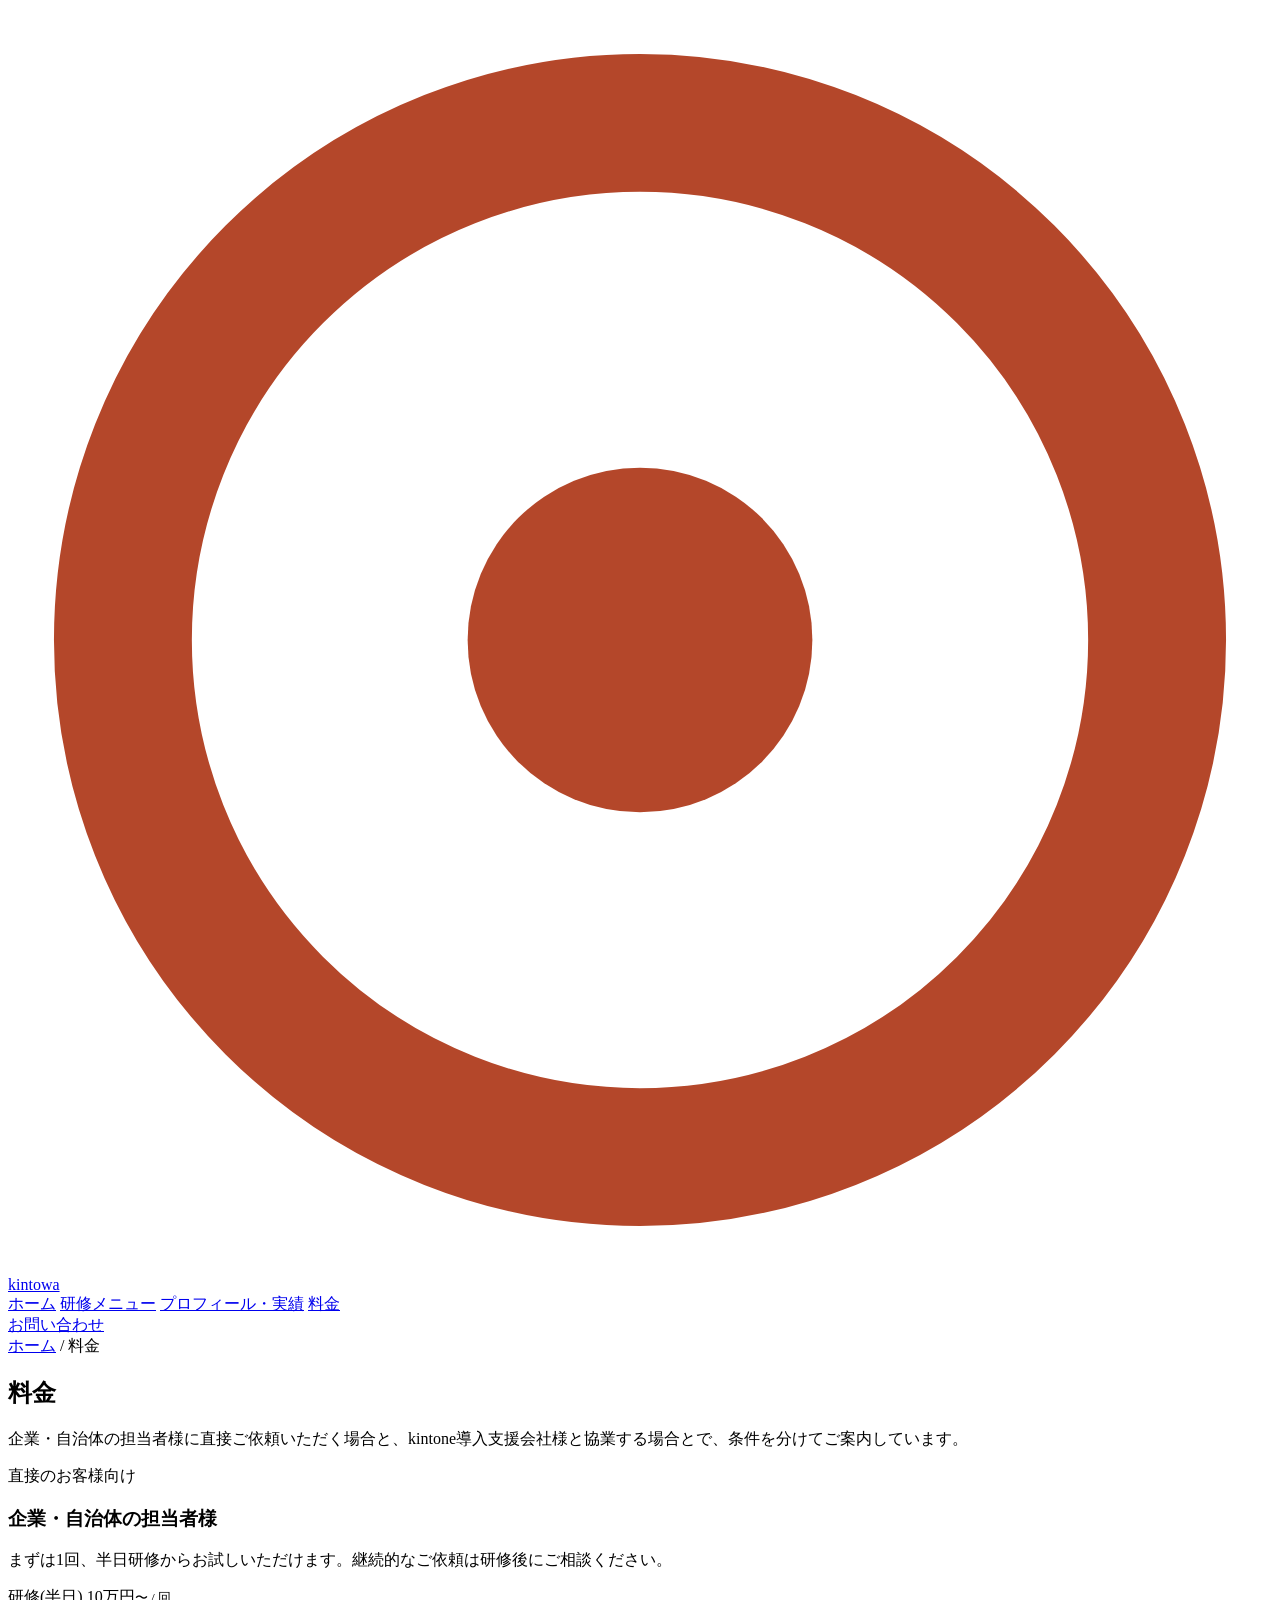
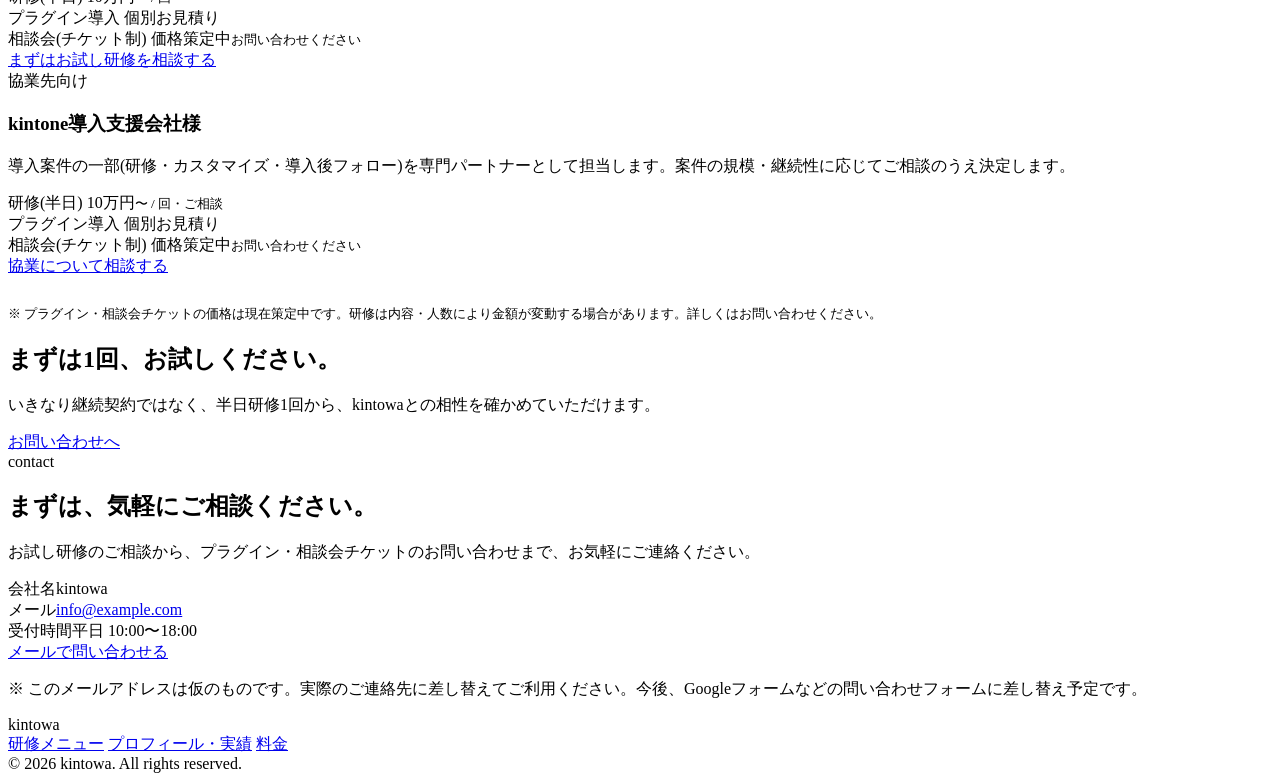
==== price.html @ c99d9eaa "Add files via upload" ====
<!DOCTYPE html>
<html lang="ja">
<head>
<meta charset="UTF-8">
<meta name="viewport" content="width=device-width, initial-scale=1.0">
<title>料金 | kintowa</title>
<meta name="description" content="kintowaの料金プラン。企業・自治体の担当者様向け、kintone導入支援会社様向けにそれぞれご案内します。まずは半日研修からお試しいただけます。">
<link rel="stylesheet" href="assets/style.css">
</head>
<body>

<header class="on-light">
  <div class="header-inner">
    <a href="index.html" class="brand">
      <svg class="ring" viewBox="0 0 22 22"><circle cx="11" cy="11" r="9" fill="none" stroke="#B4472A" stroke-width="2.4"/><circle cx="11" cy="11" r="3" fill="#B4472A"/></svg>
      kintowa
    </a>
    <nav class="links">
      <a href="index.html">ホーム</a>
      <a href="training.html">研修メニュー</a>
      <a href="profile.html">プロフィール・実績</a>
      <a href="price.html" class="active">料金</a>
    </nav>
    <a href="#contact" class="nav-cta">お問い合わせ</a>
  </div>
</header>

<section class="page-hero">
  <div class="wrap">
    <span class="crumb"><a href="index.html">ホーム</a> / 料金</span>
    <h1>料金</h1>
    <p class="lead">企業・自治体の担当者様に直接ご依頼いただく場合と、kintone導入支援会社様と協業する場合とで、条件を分けてご案内しています。</p>
  </div>
</section>

<section class="price-toggle-note" id="plans">
  <div class="wrap">
    <div class="price-plans">

      <div class="plan-card direct">
        <span class="plan-tag">直接のお客様向け</span>
        <h3>企業・自治体の担当者様</h3>
        <p class="plan-note">まずは1回、半日研修からお試しいただけます。継続的なご依頼は研修後にご相談ください。</p>
        <div class="plan-row">
          <span class="p-name">研修(半日)</span>
          <span class="p-val">10万円<small>〜 / 回</small></span>
        </div>
        <div class="plan-row">
          <span class="p-name">プラグイン導入</span>
          <span class="p-val">個別お見積り</span>
        </div>
        <div class="plan-row">
          <span class="p-name">相談会(チケット制)</span>
          <span class="p-val">価格策定中<small>お問い合わせください</small></span>
        </div>
        <a href="#contact" class="btn btn-primary" style="width:100%;justify-content:center;margin-top:24px;">まずはお試し研修を相談する</a>
      </div>

      <div class="plan-card">
        <span class="plan-tag">協業先向け</span>
        <h3>kintone導入支援会社様</h3>
        <p class="plan-note">導入案件の一部(研修・カスタマイズ・導入後フォロー)を専門パートナーとして担当します。案件の規模・継続性に応じてご相談のうえ決定します。</p>
        <div class="plan-row">
          <span class="p-name">研修(半日)</span>
          <span class="p-val">10万円<small>〜 / 回・ご相談</small></span>
        </div>
        <div class="plan-row">
          <span class="p-name">プラグイン導入</span>
          <span class="p-val">個別お見積り</span>
        </div>
        <div class="plan-row">
          <span class="p-name">相談会(チケット制)</span>
          <span class="p-val">価格策定中<small>お問い合わせください</small></span>
        </div>
        <a href="#contact" class="btn btn-ghost" style="width:100%;justify-content:center;margin-top:24px;">協業について相談する</a>
      </div>

    </div>
    <p style="margin-top:28px;color:var(--muted-on-light);font-size:13px;">※ プラグイン・相談会チケットの価格は現在策定中です。研修は内容・人数により金額が変動する場合があります。詳しくはお問い合わせください。</p>
  </div>
</section>

<section class="trial-cta">
  <div class="wrap">
    <div>
      <h2>まずは1回、お試しください。</h2>
      <p>いきなり継続契約ではなく、半日研修1回から、kintowaとの相性を確かめていただけます。</p>
    </div>
    <a href="#contact" class="btn btn-primary">お問い合わせへ</a>
  </div>
</section>

<section class="contact on-dark" id="contact">
  <div class="wrap contact-inner">
    <div>
      <span class="kicker">contact</span>
      <h2>まずは、気軽にご相談ください。</h2>
      <p class="lead">お試し研修のご相談から、プラグイン・相談会チケットのお問い合わせまで、お気軽にご連絡ください。</p>
    </div>
    <div class="contact-card">
      <div class="row"><span>会社名</span><span>kintowa</span></div>
      <div class="row"><span>メール</span><span><a href="mailto:info@example.com">info@example.com</a></span></div>
      <div class="row"><span>受付時間</span><span>平日 10:00〜18:00</span></div>
      <a href="mailto:info@example.com" class="btn btn-primary" style="width:100%;justify-content:center;margin-top:22px;">メールで問い合わせる</a>
      <p class="contact-note">※ このメールアドレスは仮のものです。実際のご連絡先に差し替えてご利用ください。今後、Googleフォームなどの問い合わせフォームに差し替え予定です。</p>
    </div>
  </div>
</section>

<footer>
  <div class="wrap footer-inner">
    <span class="brand">kintowa</span>
    <div class="footer-links">
      <a href="training.html">研修メニュー</a>
      <a href="profile.html">プロフィール・実績</a>
      <a href="price.html">料金</a>
    </div>
    <span>© 2026 kintowa. All rights reserved.</span>
  </div>
</footer>

</body>
</html>
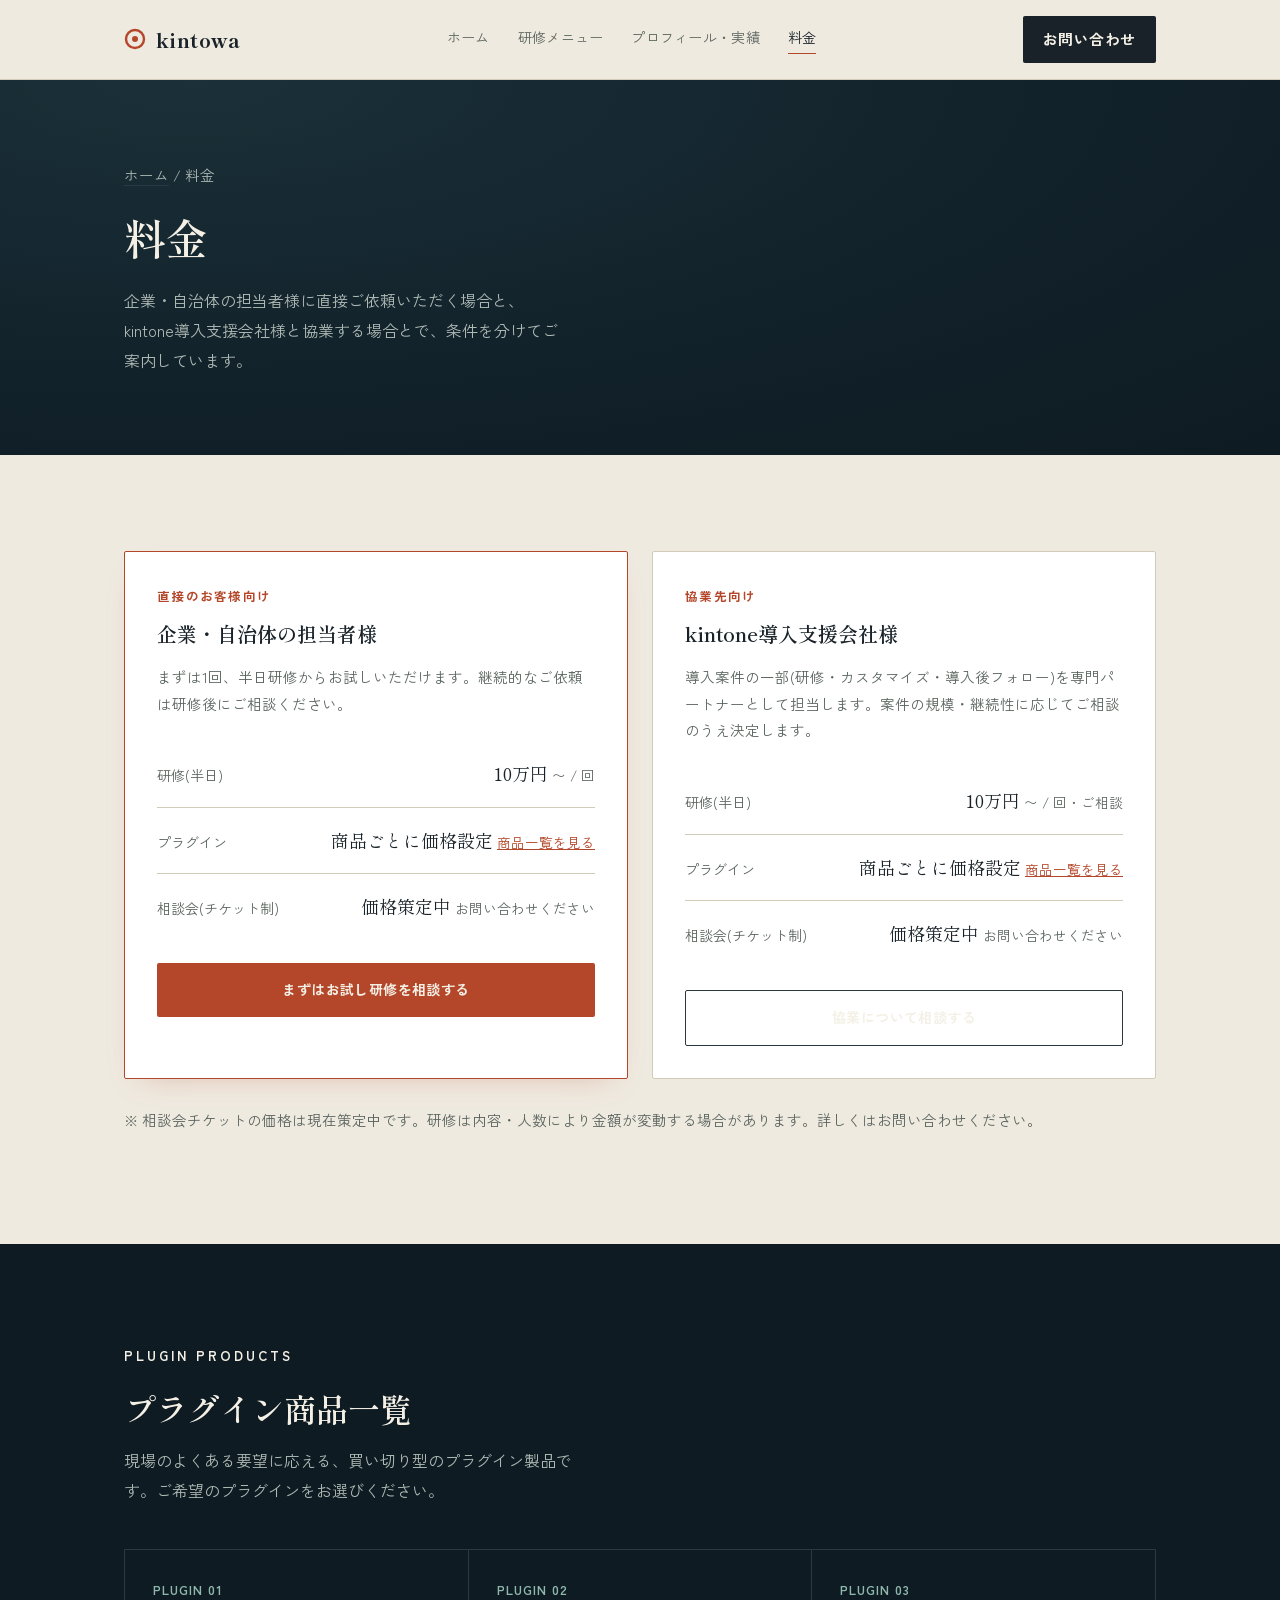
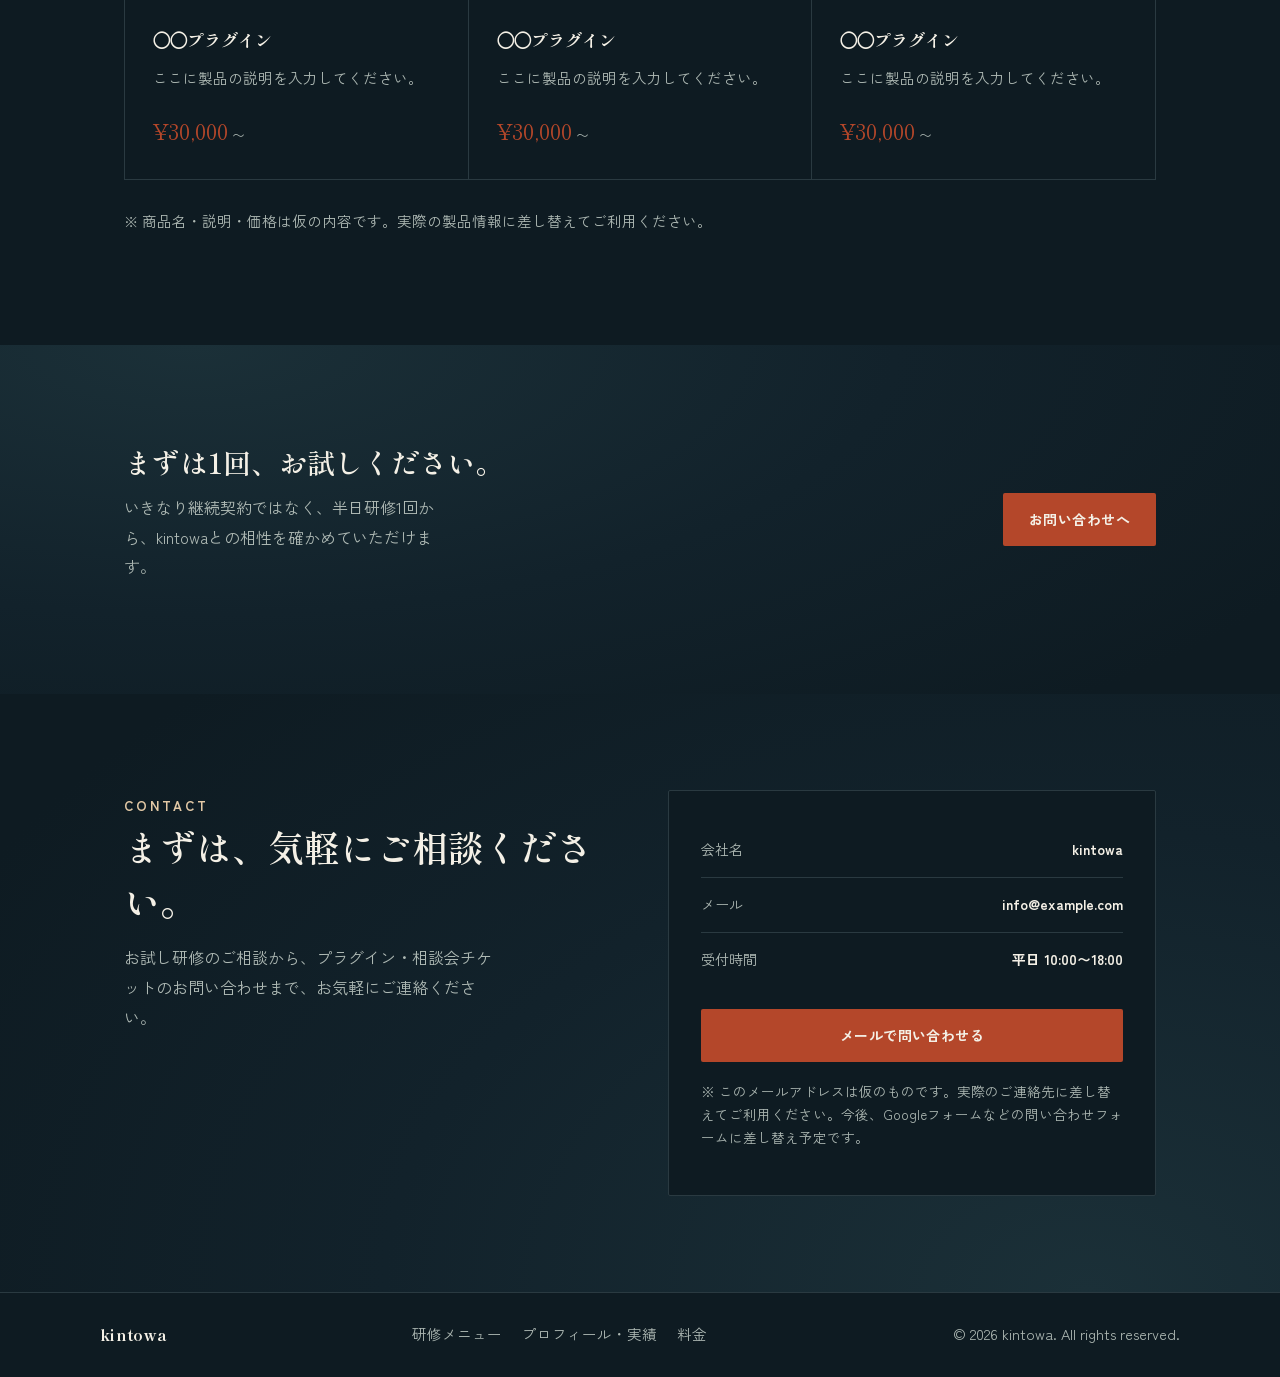
==== commit 45738854: "Add files via upload" ====
--- a/price.html
+++ b/price.html
@@ -46,8 +46,8 @@
           <span class="p-val">10万円<small>〜 / 回</small></span>
         </div>
         <div class="plan-row">
-          <span class="p-name">プラグイン導入</span>
-          <span class="p-val">個別お見積り</span>
+          <span class="p-name">プラグイン</span>
+          <span class="p-val">商品ごとに価格設定<small><a href="#products" style="color:var(--stamp);text-decoration:underline;">商品一覧を見る</a></small></span>
         </div>
         <div class="plan-row">
           <span class="p-name">相談会(チケット制)</span>
@@ -65,8 +65,8 @@
           <span class="p-val">10万円<small>〜 / 回・ご相談</small></span>
         </div>
         <div class="plan-row">
-          <span class="p-name">プラグイン導入</span>
-          <span class="p-val">個別お見積り</span>
+          <span class="p-name">プラグイン</span>
+          <span class="p-val">商品ごとに価格設定<small><a href="#products" style="color:var(--stamp);text-decoration:underline;">商品一覧を見る</a></small></span>
         </div>
         <div class="plan-row">
           <span class="p-name">相談会(チケット制)</span>
@@ -76,7 +76,38 @@
       </div>
 
     </div>
-    <p style="margin-top:28px;color:var(--muted-on-light);font-size:13px;">※ プラグイン・相談会チケットの価格は現在策定中です。研修は内容・人数により金額が変動する場合があります。詳しくはお問い合わせください。</p>
+    <p style="margin-top:28px;color:var(--muted-on-light);font-size:14.5px;">※ 相談会チケットの価格は現在策定中です。研修は内容・人数により金額が変動する場合があります。詳しくはお問い合わせください。</p>
+  </div>
+</section>
+
+<section class="products" id="products">
+  <div class="wrap">
+    <div class="sec-head">
+      <span class="kicker">plugin products</span>
+      <h2 style="margin-top:14px;">プラグイン商品一覧</h2>
+      <p style="color:var(--muted-on-dark);margin-top:14px;max-width:56ch;">現場のよくある要望に応える、買い切り型のプラグイン製品です。ご希望のプラグインをお選びください。</p>
+    </div>
+    <div class="product-grid">
+      <div class="product-card">
+        <div class="p-tag">PLUGIN 01</div>
+        <h4>◯◯プラグイン</h4>
+        <p>ここに製品の説明を入力してください。</p>
+        <div class="p-price">¥30,000<small>〜</small></div>
+      </div>
+      <div class="product-card">
+        <div class="p-tag">PLUGIN 02</div>
+        <h4>◯◯プラグイン</h4>
+        <p>ここに製品の説明を入力してください。</p>
+        <div class="p-price">¥30,000<small>〜</small></div>
+      </div>
+      <div class="product-card">
+        <div class="p-tag">PLUGIN 03</div>
+        <h4>◯◯プラグイン</h4>
+        <p>ここに製品の説明を入力してください。</p>
+        <div class="p-price">¥30,000<small>〜</small></div>
+      </div>
+    </div>
+    <p style="margin-top:28px;color:var(--muted-on-dark);font-size:14.5px;">※ 商品名・説明・価格は仮の内容です。実際の製品情報に差し替えてご利用ください。</p>
   </div>
 </section>
 
--- a/assets/style.css
+++ b/assets/style.css
@@ -0,0 +1,353 @@
+@import url('https://fonts.googleapis.com/css2?family=Shippori+Mincho:wght@400;600;800&family=Zen+Kaku+Gothic+New:wght@400;500;700&display=swap');
+
+:root{
+  --bg-dark:#12222B;
+  --bg-dark-2:#0E1B22;
+  --bg-light:#EFEAE0;
+  --ink:#182228;
+  --paper:#F4F0E6;
+  --muted-on-light:#5B655F;
+  --muted-on-dark:#AEB9B4;
+  --stamp:#B4472A;
+  --stamp-soft:#B4472A1a;
+  --field:#3E7A6B;
+  --field-soft:#3E7A6B26;
+  --line-light:#D2CBB8;
+  --line-dark:#2A3A41;
+  --radius:2px;
+}
+
+*{box-sizing:border-box;}
+html{scroll-behavior:smooth;}
+body{
+  margin:0;
+  font-family:'Zen Kaku Gothic New', sans-serif;
+  background:var(--bg-light);
+  color:var(--ink);
+  line-height:1.85;
+  -webkit-font-smoothing:antialiased;
+}
+h1,h2,h3{
+  font-family:'Shippori Mincho', serif;
+  font-weight:600;
+  line-height:1.5;
+  margin:0;
+}
+a{color:inherit;text-decoration:none;}
+img,svg{display:block;max-width:100%;}
+.wrap{max-width:1080px;margin:0 auto;padding:0 24px;}
+section{padding:96px 0;}
+@media (max-width:640px){ section{padding:64px 0;} }
+
+.kicker{
+  font-size:13.5px;
+  letter-spacing:.22em;
+  font-weight:700;
+  text-transform:uppercase;
+}
+.on-light .kicker{color:var(--stamp);}
+.on-dark .kicker{color:#E3C9A6;}
+
+/* ---------- Header ---------- */
+header{
+  position:sticky; top:0; z-index:50;
+  background:rgba(239,234,224,.92);
+  backdrop-filter:blur(6px);
+  border-bottom:1px solid var(--line-light);
+}
+.header-inner{
+  max-width:1080px;margin:0 auto;padding:16px 24px;
+  display:flex;align-items:center;justify-content:space-between;
+}
+.brand{display:flex;align-items:center;gap:10px;font-family:'Shippori Mincho',serif;font-size:20px;font-weight:800;letter-spacing:.02em;}
+.brand .ring{width:22px;height:22px;flex:none;}
+nav.links{display:flex;gap:28px;font-size:14px;letter-spacing:.02em;}
+nav.links a{color:var(--muted-on-light);border-bottom:1px solid transparent;padding-bottom:2px;transition:color .15s, border-color .15s;}
+nav.links a:hover,nav.links a.active{color:var(--ink);border-color:var(--stamp);}
+.nav-cta{
+  font-size:14.5px;font-weight:700;color:var(--paper);
+  background:var(--ink);padding:10px 20px;border-radius:var(--radius);
+  letter-spacing:.04em;white-space:nowrap;
+}
+@media (max-width:800px){ nav.links{display:none;} }
+
+/* ---------- Page header (sub pages) ---------- */
+.page-hero{
+  background:radial-gradient(120% 140% at 15% 0%, #1B3038 0%, var(--bg-dark) 55%, var(--bg-dark-2) 100%);
+  color:var(--paper);
+  padding:80px 0 64px;
+}
+.page-hero h1{font-size:clamp(28px,3.8vw,42px);color:var(--paper);margin-top:16px;}
+.page-hero p.lead{margin-top:18px;color:var(--muted-on-dark);font-size:16px;max-width:56ch;}
+.crumb{font-size:14.5px;color:var(--muted-on-dark);}
+.crumb a{color:var(--muted-on-dark);border-bottom:1px solid var(--line-dark);}
+.crumb a:hover{color:var(--paper);}
+
+/* ---------- Hero (home) ---------- */
+.hero{
+  background:radial-gradient(120% 140% at 15% 0%, #1B3038 0%, var(--bg-dark) 55%, var(--bg-dark-2) 100%);
+  color:var(--paper);
+  padding-top:120px;
+}
+.hero-grid{
+  display:grid;grid-template-columns:1.1fr .9fr;gap:56px;align-items:center;
+}
+@media (max-width:860px){ .hero-grid{grid-template-columns:1fr;} }
+.hero h1{font-size:clamp(32px,4.6vw,50px);color:var(--paper);margin-top:18px;}
+.hero h1 em{font-style:normal;color:#E3C9A6;}
+.hero p.lead{margin-top:22px;color:var(--muted-on-dark);font-size:17px;max-width:46ch;}
+.hero-cta{display:flex;gap:14px;margin-top:38px;flex-wrap:wrap;}
+.btn{
+  display:inline-flex;align-items:center;gap:8px;
+  padding:14px 26px;border-radius:var(--radius);
+  font-size:14px;font-weight:700;letter-spacing:.03em;
+  transition:transform .15s ease, background .15s ease;
+}
+.btn:hover{transform:translateY(-1px);}
+.btn-primary{background:var(--stamp);color:var(--paper);}
+.btn-primary:hover{background:#9C3B21;}
+.btn-ghost{border:1px solid var(--line-dark);color:var(--paper);}
+.btn-ghost:hover{border-color:var(--paper);}
+.on-light .btn-ghost{border:1px solid var(--line-light);color:var(--ink);}
+.on-light .btn-ghost:hover{border-color:var(--ink);}
+
+/* field-chip cluster (signature element) */
+.chips{position:relative;height:320px;}
+.chip{
+  position:absolute;
+  font-family:'Zen Kaku Gothic New',sans-serif;
+  font-size:14.5px;font-weight:700;letter-spacing:.02em;
+  padding:10px 16px;border-radius:999px;
+  background:var(--field-soft);
+  color:#BFE3D6;
+  border:1px solid #3E7A6B66;
+  white-space:nowrap;
+}
+.chip span.tag{display:block;font-size:12.5px;letter-spacing:.12em;color:#8FB8AC;font-weight:500;margin-bottom:2px;}
+.chip.c1{top:6%; left:4%;  transform:rotate(-6deg);}
+.chip.c2{top:2%; left:52%; transform:rotate(4deg);}
+.chip.c3{top:32%; left:20%; transform:rotate(3deg);}
+.chip.c4{top:40%; left:60%; transform:rotate(-4deg);}
+.chip.c5{top:66%; left:6%;  transform:rotate(5deg);}
+.chip.c6{top:70%; left:46%; transform:rotate(-3deg);}
+.chip.highlight{
+  background:var(--stamp-soft);
+  border:1px solid var(--stamp);
+  color:#F4D9C9;
+  box-shadow:0 8px 24px -8px rgba(180,71,42,.55);
+}
+@media (max-width:860px){ .chips{height:260px;} .chip{font-size:12.5px;padding:8px 12px;} }
+@media (max-width:480px){ .chips{display:none;} }
+
+/* ---------- Stats (signature: kintone record-list style) ---------- */
+.stats{background:var(--bg-dark-2);color:var(--paper);border-top:1px solid var(--line-dark);border-bottom:1px solid var(--line-dark);}
+.stats-table{display:grid;grid-template-columns:repeat(4,1fr);}
+@media (max-width:820px){ .stats-table{grid-template-columns:repeat(2,1fr);} }
+.stat-cell{padding:32px 28px;border-left:1px solid var(--line-dark);}
+.stat-cell:first-child{border-left:none;}
+@media (max-width:820px){ .stat-cell:nth-child(2n+1){border-left:none;} .stat-cell{border-top:1px solid var(--line-dark);} .stat-cell:nth-child(-n+2){border-top:none;} }
+.stat-cell .stat-label{font-size:12.5px;letter-spacing:.1em;color:#8FB8AC;font-weight:700;margin-bottom:10px;}
+.stat-cell .stat-num{font-family:'Shippori Mincho',serif;font-size:clamp(26px,3vw,36px);color:var(--paper);}
+.stat-cell .stat-num small{font-size:14px;color:var(--muted-on-dark);font-weight:400;margin-left:4px;}
+
+/* ---------- About ---------- */
+.about{background:var(--bg-light);}
+.about-grid{display:grid;grid-template-columns:.5fr 1fr;gap:48px;}
+@media (max-width:720px){ .about-grid{grid-template-columns:1fr;} }
+.about h2{font-size:clamp(24px,3vw,32px);}
+.about p{color:var(--muted-on-light);max-width:56ch;}
+.rule{width:56px;height:2px;background:var(--stamp);margin:22px 0;}
+
+/* ---------- Services (icon cards) ---------- */
+.services{background:var(--bg-dark-2);color:var(--paper);}
+.services .sec-head{max-width:60ch;margin-bottom:56px;}
+.services h2{color:var(--paper);font-size:clamp(24px,3vw,32px);margin-top:14px;}
+.svc-grid{display:grid;grid-template-columns:repeat(3,1fr);gap:1px;background:var(--line-dark);border:1px solid var(--line-dark);}
+@media (max-width:820px){ .svc-grid{grid-template-columns:1fr;} }
+.svc-card{background:var(--bg-dark-2);padding:36px 30px;}
+.svc-icon{width:40px;height:40px;margin-bottom:22px;}
+.svc-icon.f1{color:#7FC2AE;}
+.svc-icon.f2{color:#7FC2AE;}
+.svc-icon.f3{color:#E3946F;}
+.svc-card .tagchip{
+  display:inline-block;font-size:12.5px;font-weight:700;letter-spacing:.1em;
+  padding:5px 12px;border-radius:999px;margin-bottom:20px;
+}
+.svc-card.f1 .tagchip,.svc-card.f2 .tagchip{background:var(--field-soft);color:#BFE3D6;border:1px solid #3E7A6B66;}
+.svc-card.f3 .tagchip{background:var(--stamp-soft);color:#F4D9C9;border:1px solid var(--stamp);}
+.svc-card h3{color:var(--paper);font-size:20px;margin-bottom:14px;}
+.svc-card p{color:var(--muted-on-dark);font-size:15px;margin:0 0 18px;}
+.svc-card .svc-link{font-size:14.5px;font-weight:700;color:var(--paper);border-bottom:1px solid var(--stamp);}
+
+/* ---------- Partner section ---------- */
+.partner{background:var(--bg-light);}
+.partner-grid{display:grid;grid-template-columns:.9fr 1.1fr;gap:56px;align-items:center;}
+@media (max-width:860px){ .partner-grid{grid-template-columns:1fr;} }
+.partner h2{font-size:clamp(24px,3vw,32px);}
+.partner p{color:var(--muted-on-light);max-width:52ch;}
+.partner-badges{display:flex;flex-direction:column;gap:1px;background:var(--line-light);border:1px solid var(--line-light);}
+.partner-badge{background:var(--bg-light);padding:20px 24px;display:flex;gap:16px;align-items:flex-start;}
+.partner-badge .mk{font-family:'Shippori Mincho',serif;color:var(--stamp);font-size:20px;flex:none;}
+.partner-badge .tx b{display:block;font-size:15px;margin-bottom:4px;}
+.partner-badge .tx span{font-size:14.5px;color:var(--muted-on-light);}
+
+/* ---------- Flow ---------- */
+.flow{background:var(--bg-light);}
+.flow .sec-head{max-width:60ch;margin-bottom:52px;}
+.flow h2{font-size:clamp(24px,3vw,32px);}
+.steps{display:grid;grid-template-columns:repeat(4,1fr);gap:0;position:relative;}
+@media (max-width:860px){ .steps{grid-template-columns:1fr;gap:28px;} }
+.step{padding:0 24px 0 0;position:relative;}
+.step:not(:last-child)::after{
+  content:"";position:absolute;top:14px;right:0;width:100%;height:1px;background:var(--line-light);
+}
+@media (max-width:860px){ .step:not(:last-child)::after{display:none;} }
+.step .num{font-family:'Shippori Mincho',serif;font-size:28px;color:var(--stamp);display:block;margin-bottom:14px;}
+.step h4{font-size:16px;font-weight:700;margin-bottom:8px;font-family:'Zen Kaku Gothic New',sans-serif;}
+.step p{color:var(--muted-on-light);font-size:14px;margin:0;}
+
+/* ---------- FAQ ---------- */
+.faq{background:var(--bg-light);border-top:1px solid var(--line-light);}
+.faq h2{font-size:clamp(24px,3vw,32px);margin-bottom:40px;}
+.qa{border-top:1px solid var(--line-light);padding:26px 0;}
+.qa:last-child{border-bottom:1px solid var(--line-light);}
+.qa .q{display:flex;gap:14px;font-weight:700;font-size:16px;}
+.qa .q .mark{color:var(--stamp);font-family:'Shippori Mincho',serif;}
+.qa .a{margin-top:12px;padding-left:30px;color:var(--muted-on-light);font-size:15px;}
+
+/* ---------- Contact ---------- */
+.contact{
+  background:radial-gradient(100% 140% at 85% 100%, #1B3038 0%, var(--bg-dark) 55%, var(--bg-dark-2) 100%);
+  color:var(--paper);
+}
+.contact-inner{display:grid;grid-template-columns:1fr 1fr;gap:56px;align-items:start;}
+@media (max-width:820px){ .contact-inner{grid-template-columns:1fr;} }
+.contact h2{color:var(--paper);font-size:clamp(26px,3.4vw,36px);}
+.contact p.lead{color:var(--muted-on-dark);margin-top:16px;max-width:46ch;}
+.contact-card{
+  background:#0E1B22;border:1px solid var(--line-dark);border-radius:var(--radius);padding:32px;
+}
+.contact-card .row{display:flex;justify-content:space-between;padding:14px 0;border-bottom:1px solid var(--line-dark);font-size:14px;}
+.contact-card .row:last-of-type{border-bottom:none;}
+.contact-card .row span:first-child{color:var(--muted-on-dark);}
+.contact-card .row span:last-child{color:var(--paper);font-weight:700;}
+.contact-note{margin-top:18px;font-size:13.5px;color:var(--muted-on-dark);line-height:1.7;}
+
+/* ---------- Footer ---------- */
+footer{background:var(--bg-dark-2);color:var(--muted-on-dark);border-top:1px solid var(--line-dark);}
+.footer-inner{display:flex;justify-content:space-between;align-items:center;padding:28px 0;font-size:14.5px;flex-wrap:wrap;gap:12px;}
+.footer-inner .brand{color:var(--paper);font-size:15px;}
+.footer-links{display:flex;gap:20px;font-size:14.5px;}
+.footer-links a:hover{color:var(--paper);}
+
+/* ---------- Course content (accordion, easy to edit) ---------- */
+.course-content{margin-top:24px;border-top:1px solid var(--line-dark);padding-top:20px;}
+.course-content summary{
+  cursor:pointer;list-style:none;display:flex;align-items:center;gap:8px;
+  font-size:14.5px;font-weight:700;color:var(--paper);
+}
+.course-content summary::-webkit-details-marker{display:none;}
+.course-content summary::before{content:"+";color:var(--stamp);font-size:16px;font-weight:700;}
+.course-content[open] summary::before{content:"–";}
+.content-list{margin:16px 0 0;padding-left:0;list-style:none;}
+.content-list li{
+  padding:12px 0 12px 20px;border-top:1px solid var(--line-dark);
+  font-size:14.5px;color:var(--muted-on-dark);position:relative;
+}
+.content-list li:first-child{border-top:none;}
+.content-list li::before{content:"";position:absolute;left:0;top:20px;width:8px;height:1px;background:var(--stamp);}
+.content-list li b{display:block;color:var(--paper);font-size:15px;margin-bottom:3px;font-weight:700;}
+
+/* ---------- Training menu page ---------- */
+.concern{background:var(--bg-light);}
+.concern .sec-head{max-width:60ch;margin-bottom:44px;}
+.concern h2{font-size:clamp(24px,3vw,32px);}
+.concern-grid{display:grid;grid-template-columns:repeat(3,1fr);gap:16px;}
+@media (max-width:820px){ .concern-grid{grid-template-columns:1fr;} }
+.concern-card{background:#fff;border:1px solid var(--line-light);border-radius:var(--radius);padding:26px;}
+.concern-card .voice{font-size:14px;color:var(--muted-on-light);font-style:normal;margin-bottom:14px;}
+.concern-card .voice::before{content:"“";color:var(--stamp);font-family:'Shippori Mincho',serif;font-size:22px;margin-right:2px;}
+.concern-card .rec{font-size:13.5px;letter-spacing:.06em;color:var(--stamp);font-weight:700;margin-bottom:6px;}
+.concern-card .rec-title{font-size:16px;font-weight:700;}
+
+.courses{background:var(--bg-dark-2);color:var(--paper);}
+.courses .sec-head{max-width:60ch;margin-bottom:52px;}
+.courses h2{color:var(--paper);font-size:clamp(24px,3vw,32px);}
+.course-list{display:flex;flex-direction:column;gap:1px;background:var(--line-dark);border:1px solid var(--line-dark);}
+.course-card{background:var(--bg-dark-2);padding:32px;display:grid;grid-template-columns:.9fr 2.1fr;gap:32px;}
+@media (max-width:780px){ .course-card{grid-template-columns:1fr;gap:16px;} }
+.course-card .lvl{font-family:'Shippori Mincho',serif;}
+.course-card .lvl .kicker2{font-size:12.5px;letter-spacing:.14em;color:#E3C9A6;font-weight:700;display:block;margin-bottom:8px;}
+.course-card .lvl h3{color:var(--paper);font-size:22px;}
+.course-meta{display:grid;grid-template-columns:repeat(3,1fr);gap:24px;}
+@media (max-width:560px){ .course-meta{grid-template-columns:1fr;gap:14px;} }
+.course-meta .m-label{font-size:12.5px;letter-spacing:.08em;color:#8FB8AC;font-weight:700;margin-bottom:6px;}
+.course-meta .m-val{font-size:14px;color:var(--paper);}
+.course-meta .m-val.goal{color:var(--muted-on-dark);line-height:1.7;}
+
+/* ---------- Profile page ---------- */
+.profile-head{background:var(--bg-light);}
+.profile-grid{display:grid;grid-template-columns:.9fr 1.1fr;gap:56px;align-items:start;}
+@media (max-width:820px){ .profile-grid{grid-template-columns:1fr;} }
+.profile-card{background:#fff;border:1px solid var(--line-light);border-radius:var(--radius);padding:32px;}
+.profile-card .role{font-size:13.5px;letter-spacing:.1em;color:var(--stamp);font-weight:700;margin-bottom:10px;}
+.profile-card h2{font-size:26px;margin-bottom:18px;}
+.timeline{display:flex;flex-direction:column;gap:0;margin-top:8px;}
+.tl-item{display:grid;grid-template-columns:88px 1fr;gap:18px;padding:18px 0;border-top:1px solid var(--line-light);}
+.tl-item:first-child{border-top:none;}
+.tl-item .dur{font-family:'Shippori Mincho',serif;font-size:15px;color:var(--stamp);}
+.tl-item .role-title{font-weight:700;font-size:15px;margin-bottom:4px;}
+.tl-item p{color:var(--muted-on-light);font-size:14px;margin:0;}
+
+.certs{background:var(--bg-dark-2);color:var(--paper);}
+.certs h2{color:var(--paper);font-size:clamp(24px,3vw,32px);margin-bottom:44px;}
+.cert-grid{display:grid;grid-template-columns:repeat(2,1fr);gap:1px;background:var(--line-dark);border:1px solid var(--line-dark);}
+@media (max-width:640px){ .cert-grid{grid-template-columns:1fr;} }
+.cert-card{background:var(--bg-dark-2);padding:26px 28px;display:flex;gap:16px;align-items:flex-start;}
+.cert-card .cmk{width:34px;height:34px;flex:none;color:#7FC2AE;}
+.cert-card b{display:block;font-size:15px;color:var(--paper);margin-bottom:4px;}
+.cert-card span{font-size:14.5px;color:var(--muted-on-dark);}
+
+.track-record{background:var(--bg-light);}
+.track-record h2{font-size:clamp(24px,3vw,32px);margin-bottom:44px;}
+
+/* ---------- Plugin products (price page) ---------- */
+.products{background:var(--bg-dark-2);color:var(--paper);}
+.products .sec-head{max-width:60ch;margin-bottom:44px;}
+.products h2{color:var(--paper);font-size:clamp(24px,3vw,32px);}
+.product-grid{display:grid;grid-template-columns:repeat(3,1fr);gap:1px;background:var(--line-dark);border:1px solid var(--line-dark);}
+@media (max-width:820px){ .product-grid{grid-template-columns:1fr;} }
+.product-card{background:var(--bg-dark-2);padding:28px;}
+.product-card .p-tag{font-size:12.5px;letter-spacing:.08em;color:#8FB8AC;font-weight:700;margin-bottom:14px;}
+.product-card h4{color:var(--paper);font-size:17px;margin-bottom:10px;font-family:'Shippori Mincho',serif;}
+.product-card p{color:var(--muted-on-dark);font-size:14.5px;margin:0 0 18px;}
+.product-card .p-price{font-family:'Shippori Mincho',serif;font-size:22px;color:var(--stamp);}
+.product-card .p-price small{font-size:13px;color:var(--muted-on-dark);font-weight:400;font-family:'Zen Kaku Gothic New',sans-serif;margin-left:4px;}
+
+/* ---------- Price page ---------- */
+.price-toggle-note{background:var(--bg-light);}
+.price-plans{display:grid;grid-template-columns:repeat(2,1fr);gap:24px;}
+@media (max-width:820px){ .price-plans{grid-template-columns:1fr;} }
+.plan-card{background:#fff;border:1px solid var(--line-light);border-radius:var(--radius);padding:32px;position:relative;}
+.plan-card.direct{border-color:var(--stamp);box-shadow:0 12px 30px -18px rgba(180,71,42,.35);}
+.plan-card .plan-tag{font-size:12.5px;letter-spacing:.1em;font-weight:700;color:var(--stamp);margin-bottom:12px;display:block;}
+.plan-card h3{font-size:20px;margin-bottom:8px;}
+.plan-card .plan-note{font-size:14.5px;color:var(--muted-on-light);margin-bottom:24px;}
+.plan-row{display:flex;justify-content:space-between;align-items:baseline;padding:16px 0;border-top:1px solid var(--line-light);}
+.plan-row:first-of-type{border-top:none;}
+.plan-row .p-name{font-size:14px;color:var(--muted-on-light);}
+.plan-row .p-val{font-family:'Shippori Mincho',serif;font-size:18px;}
+.plan-row .p-val small{font-size:13.5px;color:var(--muted-on-light);font-weight:400;margin-left:4px;font-family:'Zen Kaku Gothic New',sans-serif;}
+
+.trial-cta{
+  background:radial-gradient(100% 140% at 15% 0%, #1B3038 0%, var(--bg-dark) 55%, var(--bg-dark-2) 100%);
+  color:var(--paper);
+}
+.trial-cta .wrap{display:flex;justify-content:space-between;align-items:center;gap:32px;flex-wrap:wrap;}
+.trial-cta h2{color:var(--paper);font-size:clamp(22px,2.8vw,28px);max-width:32ch;}
+.trial-cta p{color:var(--muted-on-dark);margin-top:10px;max-width:40ch;}
+
+@media (prefers-reduced-motion: reduce){
+  html{scroll-behavior:auto;}
+  .btn{transition:none;}
+}
